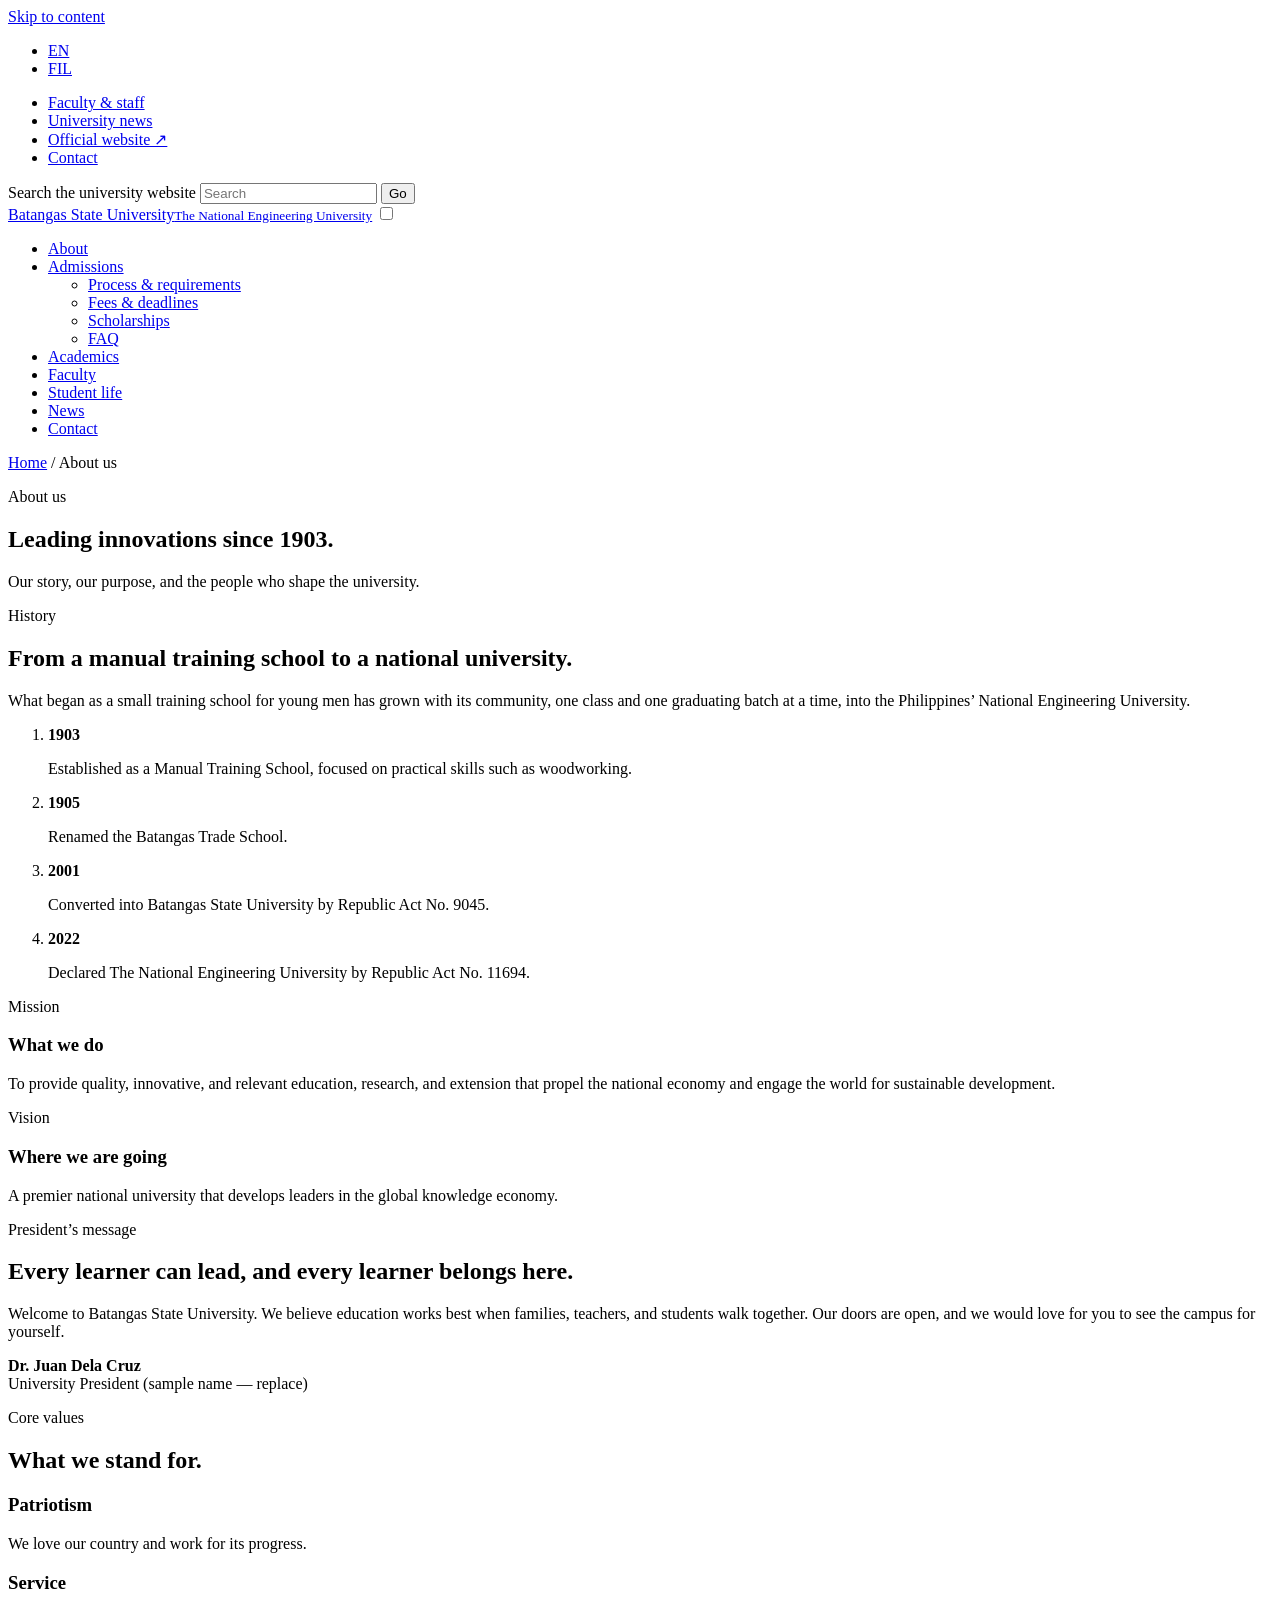
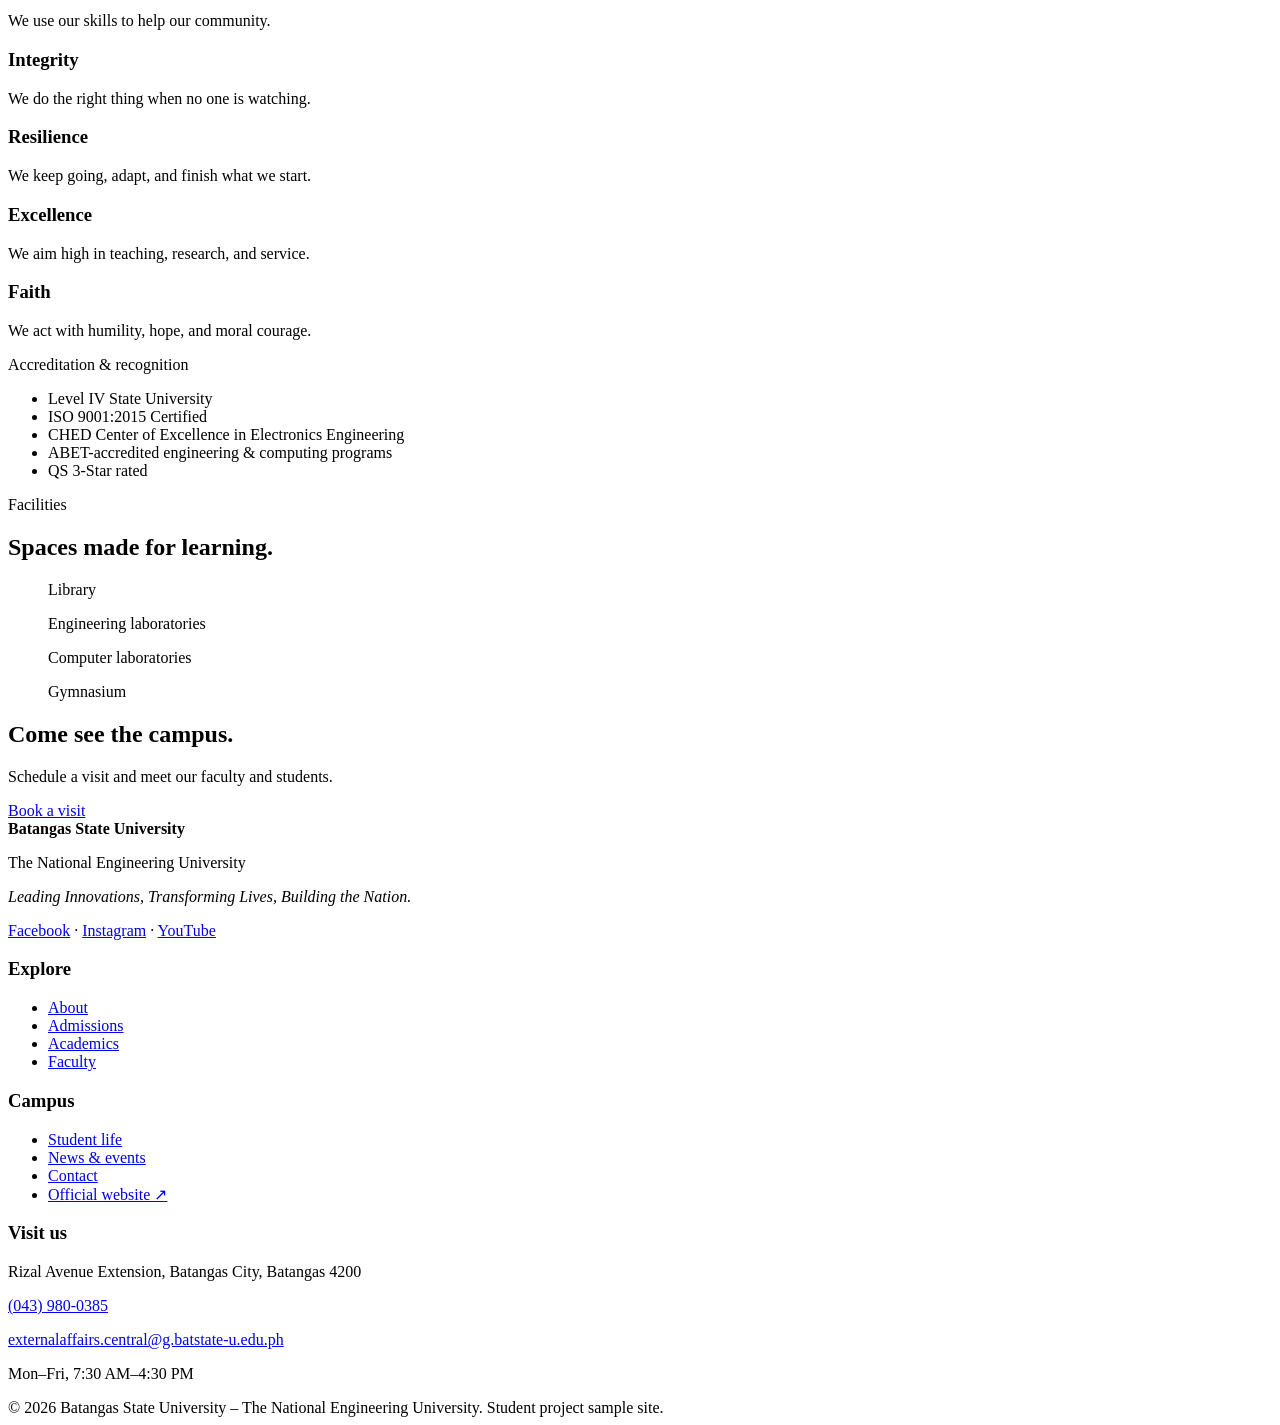
==== about.html @ c9e78558 "Add files via upload" ====
<!doctype html>
<html lang="en">
<head>
<meta charset="utf-8">
<meta name="viewport" content="width=device-width, initial-scale=1">
<title>About Us | Batangas State University</title>
<meta name="description" content="History, mission, vision, values, and facilities of Batangas State University, The National Engineering University.">
<meta name="theme-color" content="#E10A17">
<link rel="icon" href="images/logo.png">
<link rel="preconnect" href="https://fonts.googleapis.com">
<link rel="preconnect" href="https://fonts.gstatic.com" crossorigin>
<link rel="stylesheet" href="https://fonts.googleapis.com/css2?family=Bricolage+Grotesque:opsz,wght@12..96,500;12..96,700&family=Source+Sans+3:wght@400;600;700&display=swap">
<link rel="stylesheet" href="css/style.css">
</head>
<body id="top">
<a class="skip" href="#main">Skip to content</a>

<!-- ===== SHARED: top utility bar (copy to every page) ===== -->
<aside class="topbar">
  <div class="wrap">
    <ul class="tb-lang"><li><a href="index.html" aria-current="true">EN</a></li><li><a href="index.html#fil">FIL</a></li></ul>
    <ul class="tb-links">
      <li><a href="faculty.html">Faculty &amp; staff</a></li>
      <li><a href="news.html">University news</a></li>
      <li><a href="https://batstateu.edu.ph" target="_blank" rel="noopener">Official website &#8599;</a></li>
      <li><a href="contact.html">Contact</a></li>
    </ul>
    <form class="tb-search" role="search" action="https://www.google.com/search" method="get" target="_blank">
      <input type="hidden" name="as_sitesearch" value="batstateu.edu.ph">
      <label class="sr" for="q">Search the university website</label>
      <input id="q" type="search" name="q" placeholder="Search">
      <button type="submit">Go</button>
    </form>
  </div>
</aside>

<!-- ===== SHARED: main header (copy to every page) ===== -->
<header class="site-header">
  <div class="wrap bar">
    <a class="brand" href="index.html"><span class="logo" aria-hidden="true"></span><span class="brand-text">Batangas State University<small>The National Engineering University</small></span></a>
    <input type="checkbox" id="nav-toggle" class="nav-toggle" aria-label="Toggle menu">
    <label for="nav-toggle" class="burger" aria-hidden="true"><span></span></label>
    <ul class="menu">
      <li><a href="about.html" aria-current="page">About</a></li>
      <li class="has-sub">
        <a href="admissions.html">Admissions</a>
        <ul class="sub">
          <li><a href="admissions.html#process">Process &amp; requirements</a></li>
          <li><a href="admissions.html#fees">Fees &amp; deadlines</a></li>
          <li><a href="admissions.html#scholarships">Scholarships</a></li>
          <li><a href="admissions.html#faq">FAQ</a></li>
        </ul>
      </li>
      <li><a href="academics.html">Academics</a></li>
      <li><a href="faculty.html">Faculty</a></li>
      <li><a href="student-life.html">Student life</a></li>
      <li><a href="news.html">News</a></li>
      <li><a class="cta" href="contact.html">Contact</a></li>
    </ul>
  </div>
</header>

<main id="main">
  <section class="page-head">
    <div class="wrap">
      <p class="crumbs"><a href="index.html">Home</a> / About us</p>
      <p class="eyebrow">About us</p>
      <h1>Leading innovations since 1903.</h1>
      <p class="lede">Our story, our purpose, and the people who shape the university.</p>
    </div>
  </section>

  <section class="section">
    <div class="wrap split align-start">
      <div class="reveal">
        <p class="eyebrow">History</p>
        <h2>From a manual training school to a national university.</h2>
        <p>What began as a small training school for young men has grown with its community, one class and one graduating batch at a time, into the Philippines&rsquo; National Engineering University.</p>
      </div>
      <ol class="timeline reveal">
        <li><b>1903</b><p>Established as a Manual Training School, focused on practical skills such as woodworking.</p></li>
        <li><b>1905</b><p>Renamed the Batangas Trade School.</p></li>
        <li><b>2001</b><p>Converted into Batangas State University by Republic Act No. 9045.</p></li>
        <li><b>2022</b><p>Declared The National Engineering University by Republic Act No. 11694.</p></li>
      </ol>
    </div>
  </section>

  <section class="section pt-0">
    <div class="wrap grid mv">
      <div class="panel reveal"><p class="eyebrow">Mission</p><h3>What we do</h3><p>To provide quality, innovative, and relevant education, research, and extension that propel the national economy and engage the world for sustainable development.</p></div>
      <div class="panel alt reveal"><p class="eyebrow">Vision</p><h3>Where we are going</h3><p>A premier national university that develops leaders in the global knowledge economy.</p></div>
    </div>
  </section>

  <section class="section surface">
    <div class="wrap principal">
      <div class="portrait reveal" role="img" aria-label="Portrait placeholder for the university president"></div>
      <div class="reveal">
        <p class="eyebrow">President&rsquo;s message</p>
        <h2>Every learner can lead, and every learner belongs here.</h2>
        <p>Welcome to Batangas State University. We believe education works best when families, teachers, and students walk together. Our doors are open, and we would love for you to see the campus for yourself.</p>
        <p><strong>Dr. Juan Dela Cruz</strong><br><span class="muted">University President (sample name &mdash; replace)</span></p>
      </div>
    </div>
  </section>

  <section class="section">
    <div class="wrap">
      <div class="section-head reveal"><p class="eyebrow">Core values</p><h2>What we stand for.</h2></div>
      <div class="grid values">
        <article class="card reveal"><h3>Patriotism</h3><p>We love our country and work for its progress.</p></article>
        <article class="card reveal"><h3>Service</h3><p>We use our skills to help our community.</p></article>
        <article class="card reveal"><h3>Integrity</h3><p>We do the right thing when no one is watching.</p></article>
        <article class="card reveal"><h3>Resilience</h3><p>We keep going, adapt, and finish what we start.</p></article>
        <article class="card reveal"><h3>Excellence</h3><p>We aim high in teaching, research, and service.</p></article>
        <article class="card reveal"><h3>Faith</h3><p>We act with humility, hope, and moral courage.</p></article>
      </div>
    </div>
  </section>

  <section class="section pt-0">
    <div class="wrap reveal">
      <p class="eyebrow">Accreditation &amp; recognition</p>
      <ul class="badges">
        <li>Level IV State University</li>
        <li>ISO 9001:2015 Certified</li>
        <li>CHED Center of Excellence in Electronics Engineering</li>
        <li>ABET-accredited engineering &amp; computing programs</li>
        <li>QS 3-Star rated</li>
      </ul>
    </div>
  </section>

  <section class="section pt-0">
    <div class="wrap">
      <div class="section-head reveal"><p class="eyebrow">Facilities</p><h2>Spaces made for learning.</h2></div>
      <div class="grid gallery">
        <figure class="reveal"><span>Library</span></figure>
        <figure class="reveal"><span>Engineering laboratories</span></figure>
        <figure class="reveal"><span>Computer laboratories</span></figure>
        <figure class="reveal"><span>Gymnasium</span></figure>
      </div>
    </div>
  </section>

  <section class="band section">
    <div class="wrap">
      <div><h2>Come see the campus.</h2><p>Schedule a visit and meet our faculty and students.</p></div>
      <a class="btn btn-primary" href="contact.html#visit">Book a visit</a>
    </div>
  </section>
</main>

<!-- ===== SHARED: footer (copy to every page) ===== -->
<footer class="site-footer">
  <div class="wrap">
    <div>
      <div class="footer-brand"><span class="logo" aria-hidden="true"></span><strong>Batangas State University</strong></div>
      <p>The National Engineering University</p>
      <p><em>Leading Innovations, Transforming Lives, Building the Nation.</em></p>
      <p class="social"><a href="https://www.facebook.com/search/pages?q=Batangas%20State%20University" target="_blank" rel="noopener">Facebook</a> &middot; <a href="https://www.instagram.com/explore/tags/batstateu/" target="_blank" rel="noopener">Instagram</a> &middot; <a href="https://www.youtube.com/results?search_query=Batangas+State+University" target="_blank" rel="noopener">YouTube</a></p>
    </div>
    <div>
      <h3>Explore</h3>
      <ul>
        <li><a href="about.html">About</a></li>
        <li><a href="admissions.html">Admissions</a></li>
        <li><a href="academics.html">Academics</a></li>
        <li><a href="faculty.html">Faculty</a></li>
      </ul>
    </div>
    <div>
      <h3>Campus</h3>
      <ul>
        <li><a href="student-life.html">Student life</a></li>
        <li><a href="news.html">News &amp; events</a></li>
        <li><a href="contact.html">Contact</a></li>
        <li><a href="https://batstateu.edu.ph" target="_blank" rel="noopener">Official website &#8599;</a></li>
      </ul>
    </div>
    <div>
      <h3>Visit us</h3>
      <p>Rizal Avenue Extension, Batangas City, Batangas 4200</p>
      <p><a href="tel:+63439800385">(043) 980-0385</a></p>
      <p><a href="mailto:externalaffairs.central@g.batstate-u.edu.ph">externalaffairs.central@g.batstate-u.edu.ph</a></p>
      <p>Mon&ndash;Fri, 7:30 AM&ndash;4:30 PM</p>
    </div>
  </div>
  <div class="wrap copy">&copy; 2026 Batangas State University &ndash; The National Engineering University. Student project sample site.</div>
</footer>

</body>
</html>
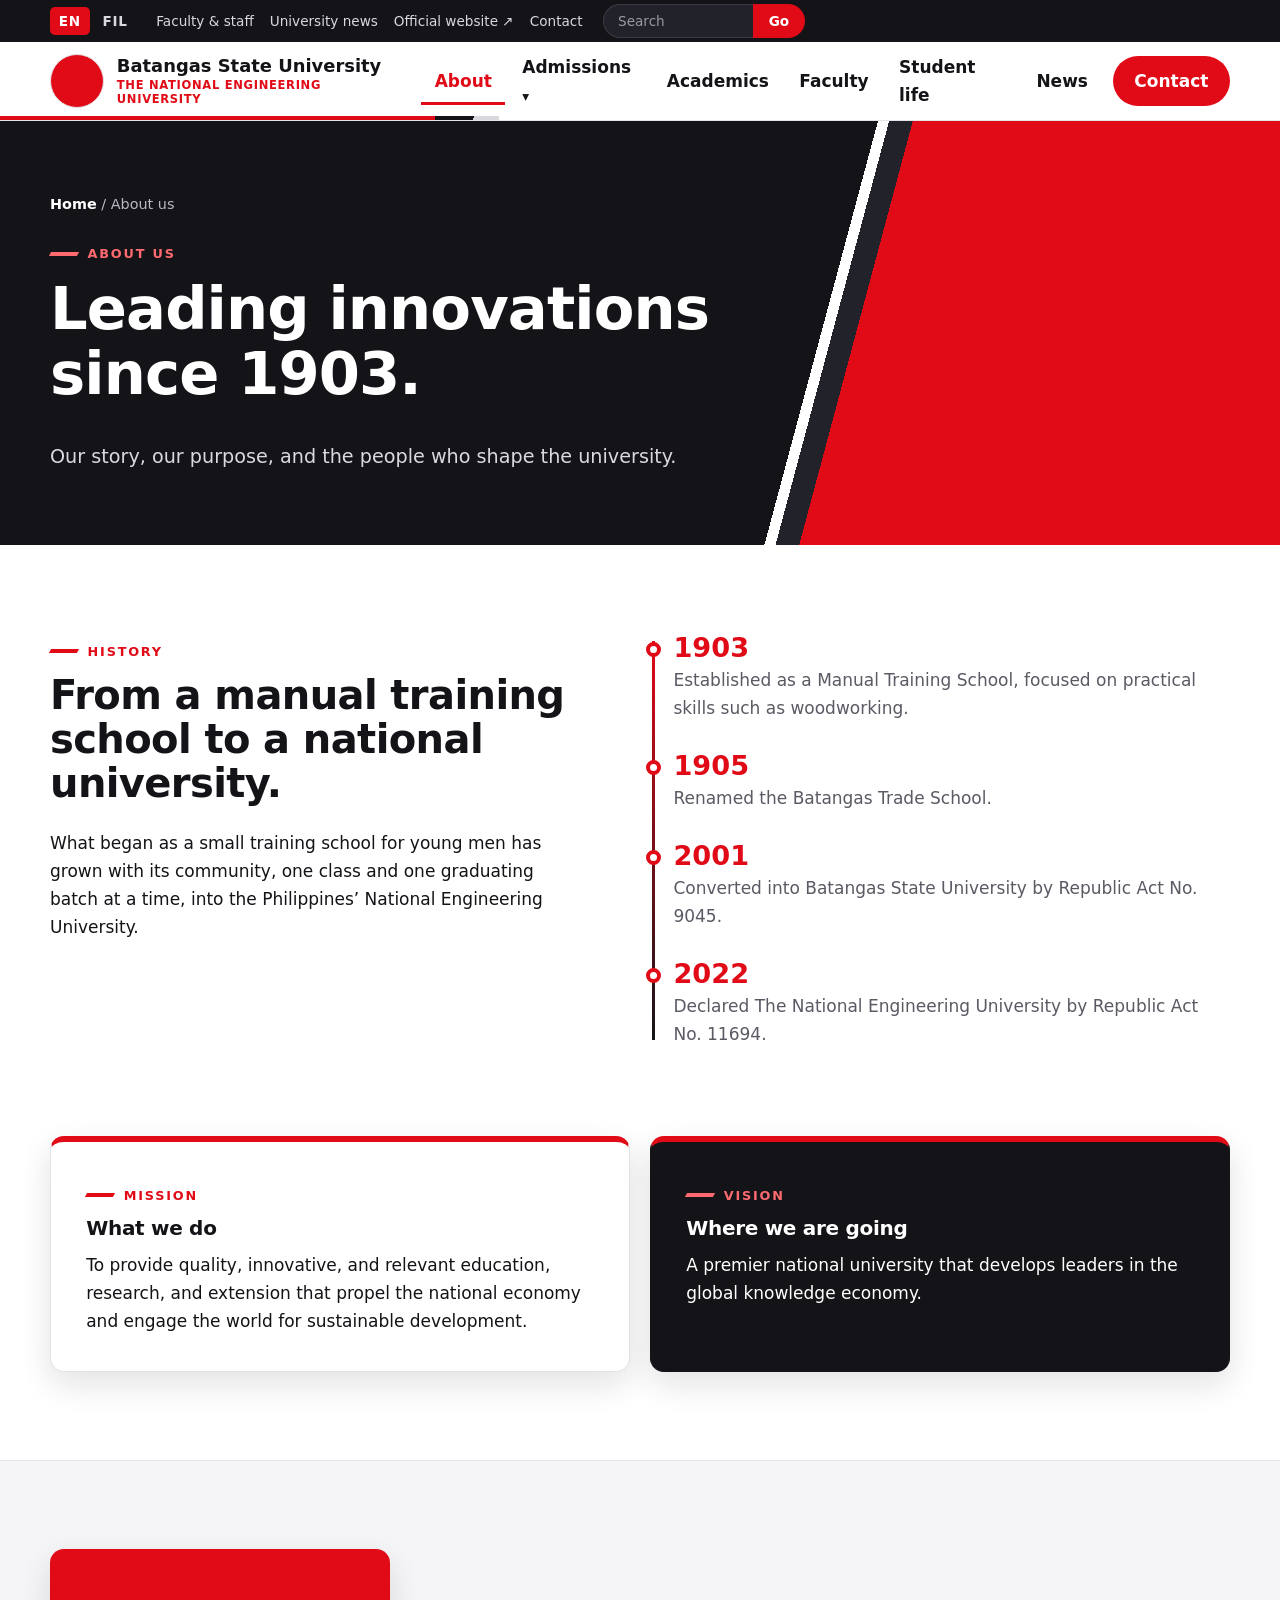
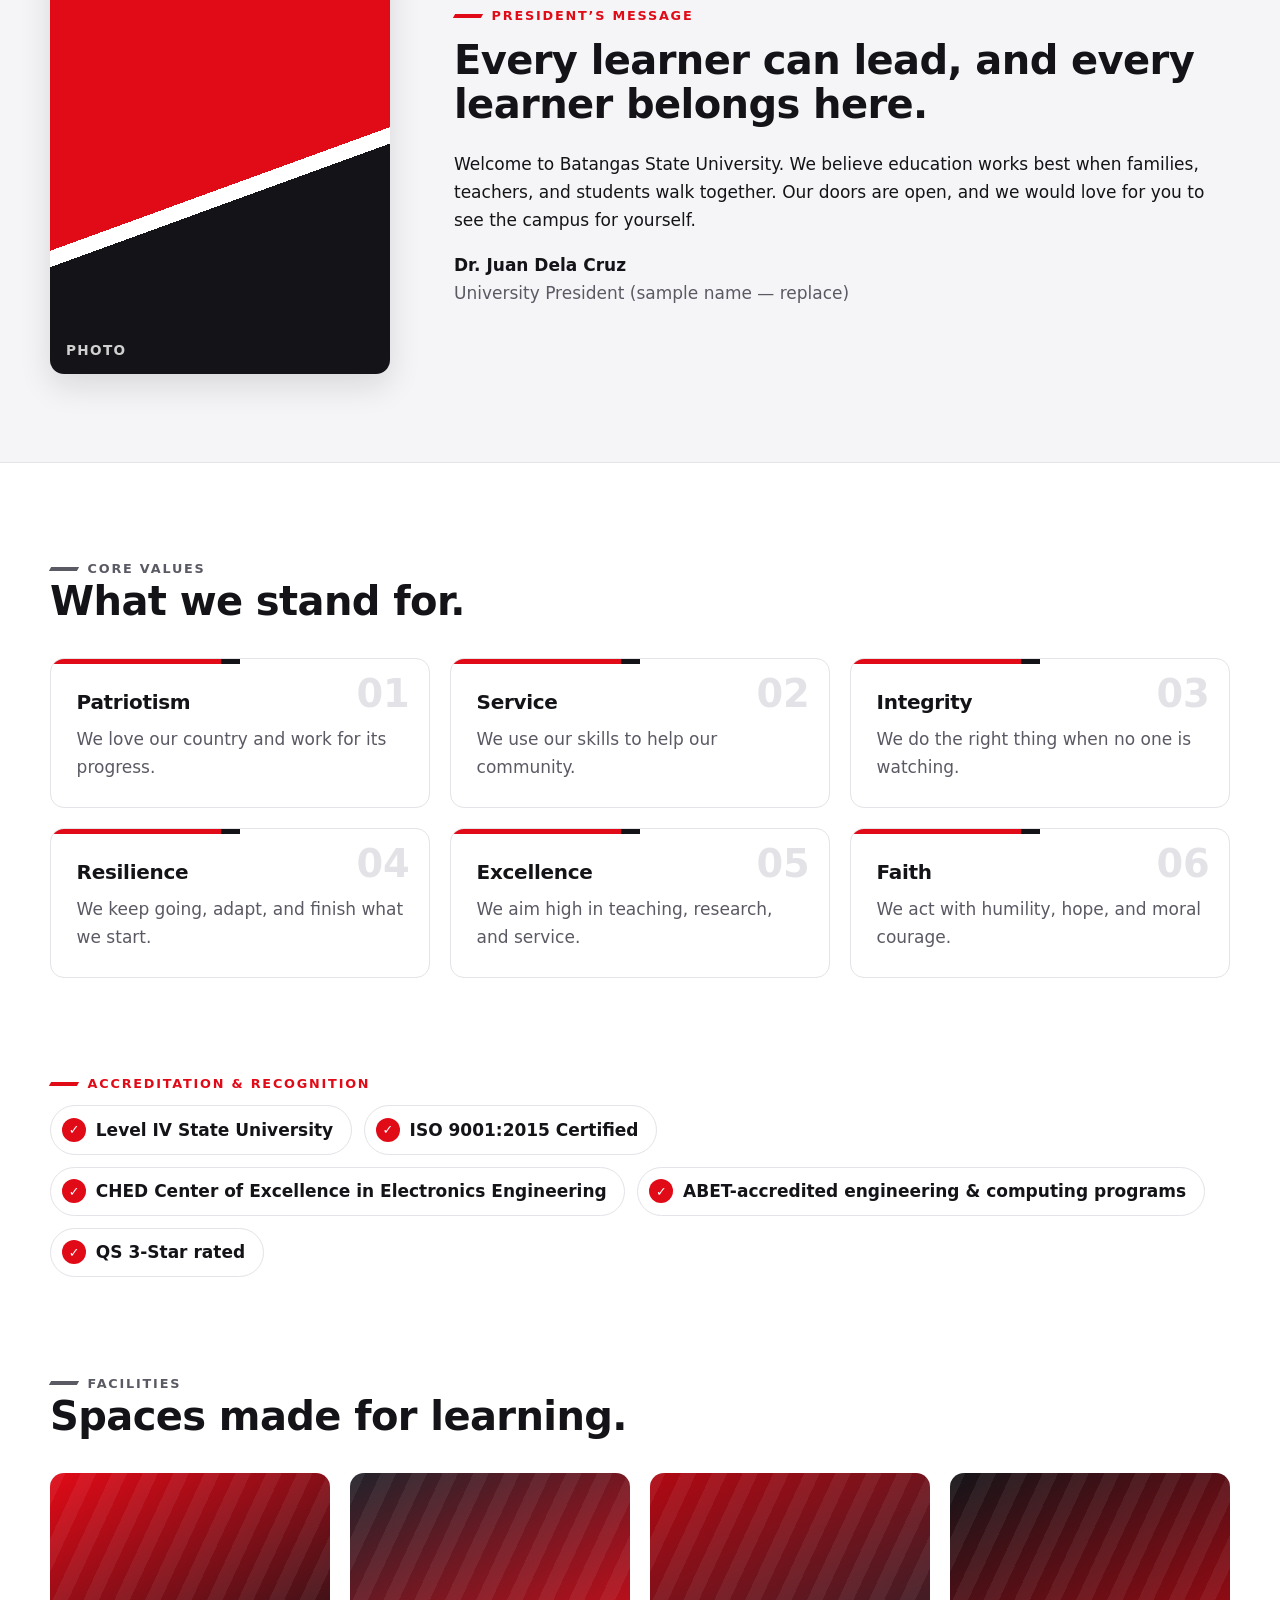
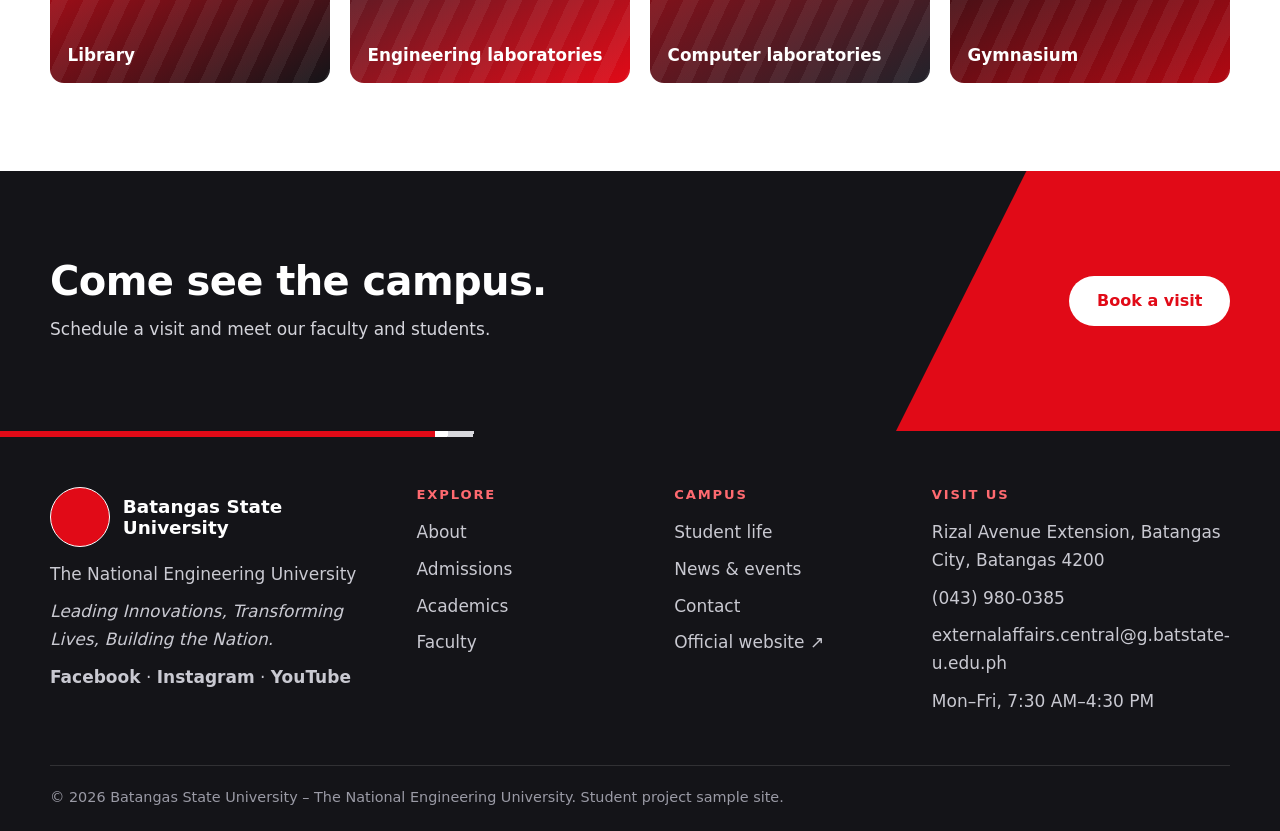
==== commit 1f6da0ac: "Update about.html" ====
--- a/about.html
+++ b/about.html
@@ -10,7 +10,7 @@
 <link rel="preconnect" href="https://fonts.googleapis.com">
 <link rel="preconnect" href="https://fonts.gstatic.com" crossorigin>
 <link rel="stylesheet" href="https://fonts.googleapis.com/css2?family=Bricolage+Grotesque:opsz,wght@12..96,500;12..96,700&family=Source+Sans+3:wght@400;600;700&display=swap">
-<link rel="stylesheet" href="css/style.css">
+<link rel="stylesheet" href="style.css">
 </head>
 <body id="top">
 <a class="skip" href="#main">Skip to content</a>
--- a/style.css
+++ b/style.css
@@ -0,0 +1,598 @@
+/* ==========================================================================
+   Batangas State University – The National Engineering University
+   Shared stylesheet  ·  pure CSS, no JavaScript
+   Colors come from the campus banner photo: red, black, white and light gray.
+
+   HOW THIS FILE IS ORGANIZED
+   1.  Tokens (colors, fonts)   ->  change the whole look from here
+   2.  Reset & base
+   3.  Utilities & buttons
+   4.  Top bar
+   5.  Header & navigation
+   6.  Home hero + stats
+   7.  Inner page header, sections, layout helpers
+   8.  Cards, panels, timeline, badges, gallery, band
+   9.  Page-specific parts (admissions, academics, faculty, news, contact)
+   10. Footer
+   11. Scroll animation + responsive rules
+   ========================================================================== */
+
+
+/* ============ 1. TOKENS ============ */
+:root{
+  --red:#E10A17;          /* main BatStateU red            */
+  --red-dark:#B10812;     /* hover / pressed               */
+  --red-soft:#FF6A70;     /* red used on dark backgrounds  */
+  --ink:#141418;          /* near-black from the banner    */
+  --ink-2:#22222A;
+  --surface:#F5F5F7;      /* light section background      */
+  --line:#E3E3E8;
+  --muted:#5A5A64;
+  --gray:#D8D8DD;
+
+  --font-display:"Bricolage Grotesque",system-ui,sans-serif;
+  --font-body:"Source Sans 3",system-ui,-apple-system,"Segoe UI",sans-serif;
+
+  --radius:14px;
+  --shadow:0 12px 32px rgba(20,20,24,.12);
+  --wrap:1180px;
+}
+
+
+/* ============ 2. RESET & BASE ============ */
+*,*::before,*::after{box-sizing:border-box}
+html{scroll-behavior:smooth;scroll-padding-top:110px}
+body{
+  margin:0;
+  font:400 1.0625rem/1.65 var(--font-body);
+  color:var(--ink);
+  background:#fff;
+  -webkit-font-smoothing:antialiased;
+}
+img,iframe{display:block;max-width:100%}
+a{color:inherit;text-decoration:none}
+main p a{color:var(--red);font-weight:600}
+main p a:hover{text-decoration:underline}
+h1,h2,h3{font-family:var(--font-display);line-height:1.1;letter-spacing:-.015em;margin:0 0 .6em}
+h1{font-size:clamp(2.2rem,5vw,3.7rem);font-weight:700}
+h2{font-size:clamp(1.7rem,3.2vw,2.5rem);font-weight:700}
+h3{font-size:1.25rem;font-weight:700}
+p{margin:0 0 1em}
+:focus-visible{outline:3px solid var(--red);outline-offset:3px}
+
+
+/* ============ 3. UTILITIES & BUTTONS ============ */
+.wrap{width:min(100% - 2.5rem,var(--wrap));margin-inline:auto}
+.sr{position:absolute;width:1px;height:1px;overflow:hidden;clip:rect(0 0 0 0);white-space:nowrap}
+.skip{position:absolute;left:1rem;top:-4rem;z-index:100;background:var(--red);color:#fff;padding:.6rem 1rem;border-radius:8px;font-weight:700}
+.skip:focus{top:1rem}
+.surface{background:var(--surface);border-block:1px solid var(--line)}
+.pt-0{padding-top:0!important}
+.align-start{align-items:start}
+.align-center{align-items:center}
+.mt-lg{margin-top:2rem}
+.center{text-align:center}
+.muted{color:var(--muted)}
+
+/* small label with a slanted red dash (matches the slanted shapes in the banner) */
+.eyebrow{
+  display:inline-flex;align-items:center;gap:.6rem;
+  margin:0 0 .7rem;
+  font-size:.8rem;font-weight:700;letter-spacing:.14em;text-transform:uppercase;
+  color:var(--red);
+}
+.eyebrow::before{content:"";width:28px;height:4px;background:currentColor;transform:skewX(-30deg)}
+.lede{font-size:1.2rem;color:var(--muted);max-width:40rem}
+
+.btn{
+  display:inline-flex;align-items:center;justify-content:center;gap:.5rem;
+  padding:.85rem 1.6rem;
+  font:700 1rem var(--font-body);
+  border:2px solid transparent;border-radius:999px;
+  cursor:pointer;
+  transition:background .18s,color .18s,border-color .18s,transform .18s,box-shadow .18s;
+}
+.btn:hover{transform:translateY(-2px);box-shadow:0 8px 18px rgba(0,0,0,.2)}
+.btn-primary{background:var(--red);color:#fff}
+.btn-primary:hover{background:var(--red-dark)}
+.btn-dark{background:var(--ink);color:#fff}
+.btn-dark:hover{background:var(--ink-2)}
+.btn-light{background:#fff;color:var(--red)}
+.btn-light:hover{background:var(--ink);color:#fff}
+.btn-ghost{background:transparent;color:var(--ink);border-color:var(--ink)}
+.btn-ghost:hover{background:var(--ink);color:#fff}
+.btn-outline-light{background:transparent;color:#fff;border-color:#fff}
+.btn-outline-light:hover{background:#fff;color:var(--red)}
+
+.more{font-weight:700;color:var(--red)}
+.more::after{content:" \2192";display:inline-block;transition:transform .18s}
+.more:hover::after{transform:translateX(4px)}
+
+
+/* ============ 4. TOP BAR ============ */
+.topbar{background:var(--ink);color:#d8d8de;font-size:.85rem}
+.topbar .wrap{display:flex;align-items:center;gap:1.25rem;min-height:42px}
+.topbar ul{list-style:none;display:flex;gap:1rem;margin:0;padding:0}
+.topbar a:hover{color:#fff}
+.tb-lang{gap:.25rem!important}
+.tb-lang a{display:block;padding:.15rem .55rem;border-radius:5px;font-weight:700;letter-spacing:.05em}
+.tb-lang a[aria-current="true"]{background:var(--red);color:#fff}
+.tb-links{margin-left:auto}
+.tb-search{display:flex}
+.tb-search input{
+  width:150px;padding:.3rem .9rem;
+  background:var(--ink-2);color:#fff;
+  border:1px solid #3a3a44;border-right:0;border-radius:999px 0 0 999px;
+  font:inherit;-webkit-appearance:none;appearance:none;
+}
+.tb-search input::placeholder{color:#9a9aa5}
+.tb-search button{
+  padding:.3rem 1rem;background:var(--red);color:#fff;
+  border:0;border-radius:0 999px 999px 0;
+  font:700 .85rem var(--font-body);cursor:pointer;
+}
+.tb-search button:hover{background:var(--red-dark)}
+
+
+/* ============ 5. HEADER & NAVIGATION ============ */
+.site-header{position:sticky;top:0;z-index:50;background:#fff;border-bottom:1px solid var(--line)}
+/* slanted red / black / gray stripe under the header, like the banner */
+.site-header::after{
+  content:"";position:absolute;left:0;right:0;bottom:0;height:4px;
+  background:linear-gradient(100deg,var(--red) 0 34%,var(--ink) 34% 37%,var(--gray) 37% 39%,transparent 39%);
+  pointer-events:none;
+}
+.bar{display:flex;align-items:center;gap:1rem;min-height:78px}
+
+.brand{display:flex;align-items:center;gap:.8rem;font-family:var(--font-display);font-weight:700;font-size:1.12rem;line-height:1.1;color:var(--ink)}
+.brand-text small{display:block;margin-top:.2rem;font:600 .72rem var(--font-body);letter-spacing:.06em;text-transform:uppercase;color:var(--red)}
+.logo{
+  flex:none;width:54px;height:54px;border-radius:50%;
+  background:url(../images/logo.png) center/cover no-repeat,var(--red); /* red circle shows if the image is missing */
+  border:1px solid var(--line);
+}
+
+.menu{list-style:none;display:flex;align-items:center;gap:.2rem;margin:0 0 0 auto;padding:0}
+.menu>li>a{
+  display:block;padding:.65rem .85rem;
+  font-weight:600;color:var(--ink);border-radius:6px 6px 0 0;
+  transition:color .15s;
+}
+.menu>li>a:hover{color:var(--red)}
+.menu a[aria-current="page"]{color:var(--red);background:linear-gradient(var(--red),var(--red)) left bottom/100% 3px no-repeat}
+.menu .cta{
+  margin-left:.5rem;padding:.7rem 1.35rem;
+  background:var(--red);color:#fff;border-radius:999px;
+  transition:background .15s,transform .15s;
+}
+.menu .cta:hover{background:var(--red-dark);color:#fff;transform:translateY(-2px)}
+.menu .cta[aria-current="page"]{background:var(--ink);color:#fff}
+
+.has-sub{position:relative}
+.has-sub>a::after{content:" \25BE";font-size:.8em}
+.sub{
+  list-style:none;margin:0;padding:.5rem;
+  position:absolute;top:100%;left:0;min-width:240px;
+  background:#fff;border:1px solid var(--line);border-top:3px solid var(--red);
+  border-radius:0 0 12px 12px;box-shadow:var(--shadow);
+  opacity:0;visibility:hidden;transform:translateY(8px);
+  transition:opacity .18s,transform .18s,visibility .18s;
+}
+.has-sub:hover>.sub,.has-sub:focus-within>.sub{opacity:1;visibility:visible;transform:none}
+.sub a{display:block;padding:.6rem .85rem;border-radius:8px;font-weight:600;font-size:.97rem}
+.sub a:hover{background:var(--surface);color:var(--red)}
+
+/* mobile menu button (checkbox hack – no JavaScript needed) */
+.nav-toggle{position:absolute;opacity:0;width:1px;height:1px;pointer-events:none}
+.burger{
+  display:none;margin-left:auto;width:48px;height:48px;
+  align-items:center;justify-content:center;
+  background:#fff;border:1px solid var(--line);border-radius:12px;cursor:pointer;
+}
+.burger span,.burger span::before,.burger span::after{display:block;width:22px;height:3px;border-radius:2px;background:var(--ink);transition:transform .2s,top .2s,background .2s}
+.burger span{position:relative}
+.burger span::before,.burger span::after{content:"";position:absolute;left:0}
+.burger span::before{top:-7px}
+.burger span::after{top:7px}
+.nav-toggle:checked+.burger span{background:transparent}
+.nav-toggle:checked+.burger span::before{top:0;transform:rotate(45deg)}
+.nav-toggle:checked+.burger span::after{top:0;transform:rotate(-45deg)}
+.nav-toggle:focus-visible+.burger{outline:3px solid var(--red);outline-offset:2px}
+
+
+/* ============ 6. HOME HERO + STATS ============ */
+.hero{
+  position:relative;isolation:isolate;overflow:hidden;
+  background:var(--red);color:#fff;
+  padding:clamp(3rem,6vw,5rem) 0 clamp(6rem,12vw,10rem);
+}
+/* diagonal white line + black band along the bottom edge (same look as the banner) */
+.hero::before{
+  content:"";position:absolute;left:0;right:0;bottom:0;z-index:-1;
+  height:clamp(120px,19vw,260px);
+  background:linear-gradient(to top left,var(--ink) 0 48%,#fff 48% 51.5%,transparent 51.5%);
+}
+.hero-grid{display:grid;grid-template-columns:1.15fr .85fr;gap:clamp(1.5rem,4vw,3.5rem);align-items:center}
+.hero .eyebrow{color:#fff}
+.hero .lede{color:#FFE6E7;font-size:1.2rem;margin-top:1.4rem}
+.hero-actions{display:flex;flex-wrap:wrap;gap:.8rem;margin-top:1.6rem}
+
+/* the three tagline lines, drawn as slanted white strips like the banner */
+.tagline{
+  display:flex;flex-direction:column;align-items:flex-start;gap:.55rem;
+  margin:0;font-size:clamp(1.55rem,3.5vw,2.7rem);font-style:italic;
+  filter:drop-shadow(0 6px 10px rgba(0,0,0,.28));
+}
+.tagline span{
+  display:inline-block;
+  padding:.4rem 2rem .4rem 1.7rem;
+  color:var(--red);
+  background:linear-gradient(90deg,var(--ink) 0 8px,#fff 8px);
+  clip-path:polygon(14px 0,100% 0,calc(100% - 14px) 100%,0 100%);
+}
+.tagline span:nth-child(2){margin-left:clamp(.5rem,3vw,2.5rem)}
+.tagline span:nth-child(3){margin-left:clamp(1rem,6vw,5rem)}
+
+.hero-media{position:relative;z-index:1}
+.hero-media .photo{
+  width:100%;aspect-ratio:4/4.7;object-fit:cover;
+  clip-path:polygon(16% 0,100% 0,100% 100%,0 100%);
+  filter:drop-shadow(0 18px 28px rgba(0,0,0,.4));
+}
+.hero-media .seal{
+  position:absolute;left:-6px;bottom:-22px;
+  width:clamp(96px,11vw,132px);aspect-ratio:1;border-radius:50%;
+  border:5px solid #fff;background:#fff;box-shadow:var(--shadow);
+}
+.hero-media .est{
+  position:absolute;right:0;top:1.2rem;
+  padding:.45rem 1.4rem .45rem 1.8rem;
+  background:var(--ink);color:#fff;font:700 .85rem var(--font-display);letter-spacing:.06em;text-transform:uppercase;
+  clip-path:polygon(14px 0,100% 0,100% 100%,0 100%);
+}
+
+.stats{background:var(--ink);color:#fff}
+.stats ul{list-style:none;margin:0;padding:0;display:grid;grid-template-columns:repeat(4,1fr)}
+.stats li{padding:1.7rem 1rem;text-align:center;border-left:1px solid rgba(255,255,255,.14)}
+.stats li:first-child{border-left:0}
+.stats b{display:block;font:700 clamp(1.9rem,3.6vw,2.8rem)/1 var(--font-display);color:var(--red-soft)}
+.stats span{display:block;margin-top:.35rem;font-size:.92rem;color:#c9c9d1}
+
+
+/* ============ 7. INNER PAGE HEADER, SECTIONS, LAYOUT ============ */
+.page-head{
+  color:#fff;
+  padding:clamp(2.5rem,6vw,4.5rem) 0;
+  /* black -> thin white line -> dark gray -> red, all slanted */
+  background:linear-gradient(105deg,var(--ink) 0 63%,#fff 63% 63.8%,var(--ink-2) 63.8% 65.5%,var(--red) 65.5%);
+}
+.page-head .eyebrow{color:var(--red-soft)}
+.page-head h1{max-width:18ch}
+.page-head .lede{color:#d9d9e0;margin:0}
+.crumbs{margin:0 0 1.2rem;font-size:.9rem;color:#b9b9c4}
+.crumbs a{color:#fff;font-weight:600}
+.crumbs a:hover{text-decoration:underline}
+
+.section{padding:clamp(3rem,7vw,5.5rem) 0}
+.section-head{max-width:44rem;margin-bottom:2.2rem}
+.section-head h2{margin-bottom:.4em}
+.section-head p{color:var(--muted);margin:0}
+
+.split{display:grid;grid-template-columns:1fr 1.1fr;gap:clamp(1.5rem,5vw,4rem)}
+.grid{display:grid;gap:1.25rem}
+.cols-2{grid-template-columns:repeat(2,1fr)}
+.cols-3{grid-template-columns:repeat(3,1fr)}
+.cols-4{grid-template-columns:repeat(4,1fr)}
+
+
+/* ============ 8. CARDS, PANELS, TIMELINE, BADGES, GALLERY, BAND ============ */
+.card{
+  position:relative;overflow:hidden;
+  padding:1.6rem;background:#fff;
+  border:1px solid var(--line);border-radius:var(--radius);
+  transition:transform .2s,box-shadow .2s,border-color .2s;
+}
+.card::before{
+  content:"";position:absolute;left:0;top:0;width:100%;height:5px;
+  background:linear-gradient(100deg,var(--red) 0 45%,var(--ink) 45% 50%,transparent 50%);
+}
+.card:hover{transform:translateY(-4px);box-shadow:var(--shadow);border-color:var(--red)}
+.card h3{margin-top:.4rem}
+.card p{color:var(--muted);margin:0}
+a.card{display:block}
+a.card .more{display:inline-block;margin-top:1rem}
+
+.values{grid-template-columns:repeat(3,1fr);counter-reset:v}
+.values .card{counter-increment:v}
+.values .card::after{
+  content:counter(v,decimal-leading-zero);
+  position:absolute;right:1.2rem;top:1rem;
+  font:700 2.4rem/1 var(--font-display);color:var(--gray);opacity:.7;
+}
+
+.mv{grid-template-columns:repeat(2,1fr)}
+.panel{
+  padding:2.2rem;background:#fff;
+  border:1px solid var(--line);border-top:6px solid var(--red);border-radius:var(--radius);
+  box-shadow:var(--shadow);
+}
+.panel p:last-child{margin-bottom:0}
+.panel.alt{background:var(--ink);color:#fff;border-color:var(--ink);border-top-color:var(--red)}
+.panel.alt .eyebrow{color:var(--red-soft)}
+
+.timeline{list-style:none;margin:0;padding:0 0 0 1.75rem;position:relative}
+.timeline::before{content:"";position:absolute;left:7px;top:.5rem;bottom:.5rem;width:3px;background:linear-gradient(var(--red),var(--ink))}
+.timeline li{position:relative;padding-bottom:1.8rem}
+.timeline li:last-child{padding-bottom:0}
+.timeline li::before{
+  content:"";position:absolute;left:calc(-1.75rem + 1px);top:.55rem;
+  width:15px;height:15px;border-radius:50%;background:#fff;border:4px solid var(--red);
+}
+.timeline b{display:block;font:700 1.7rem/1.1 var(--font-display);color:var(--red)}
+.timeline p{margin:.2rem 0 0;color:var(--muted)}
+
+.principal{display:grid;grid-template-columns:minmax(220px,340px) 1fr;gap:clamp(1.5rem,5vw,4rem);align-items:center}
+.portrait{
+  position:relative;aspect-ratio:4/5;border-radius:var(--radius);overflow:hidden;
+  background:linear-gradient(160deg,var(--red) 0 55%,#fff 55% 58%,var(--ink) 58%);
+  box-shadow:var(--shadow);
+}
+.portrait::after{content:"Photo";position:absolute;left:1rem;bottom:1rem;color:#fff;font:700 .85rem var(--font-body);letter-spacing:.1em;text-transform:uppercase;opacity:.8}
+.portrait img{width:100%;height:100%;object-fit:cover} /* drop an <img> inside .portrait to replace the placeholder */
+
+.badges{list-style:none;margin:0;padding:0;display:flex;flex-wrap:wrap;gap:.75rem}
+.badges li{
+  display:flex;align-items:center;gap:.6rem;
+  padding:.6rem 1.1rem .6rem .7rem;
+  background:#fff;border:1px solid var(--line);border-radius:999px;font-weight:600;
+}
+.badges li::before{content:"\2713";display:grid;place-items:center;flex:none;width:1.5rem;height:1.5rem;border-radius:50%;background:var(--red);color:#fff;font-size:.8rem}
+
+.gallery{grid-template-columns:repeat(4,1fr)}
+.gallery figure{
+  position:relative;overflow:hidden;margin:0;
+  display:flex;align-items:flex-end;aspect-ratio:4/3;padding:1.1rem;
+  border-radius:var(--radius);color:#fff;font:700 1.05rem var(--font-display);
+  background:
+    repeating-linear-gradient(115deg,rgba(255,255,255,.06) 0 14px,transparent 14px 28px),
+    linear-gradient(150deg,var(--red),var(--ink));
+  transition:transform .25s;
+}
+.gallery figure:nth-child(2){background:repeating-linear-gradient(115deg,rgba(255,255,255,.06) 0 14px,transparent 14px 28px),linear-gradient(150deg,var(--ink-2),var(--red))}
+.gallery figure:nth-child(3){background:repeating-linear-gradient(115deg,rgba(255,255,255,.06) 0 14px,transparent 14px 28px),linear-gradient(150deg,var(--red-dark),var(--ink-2))}
+.gallery figure:nth-child(4){background:repeating-linear-gradient(115deg,rgba(255,255,255,.06) 0 14px,transparent 14px 28px),linear-gradient(150deg,var(--ink),var(--red-dark))}
+.gallery figure:hover{transform:translateY(-4px)}
+.gallery figure img{position:absolute;inset:0;width:100%;height:100%;object-fit:cover} /* add an <img> to show a real photo */
+.gallery figure span{position:relative}
+
+.photo-frame{position:relative;isolation:isolate}
+.photo-frame::before{content:"";position:absolute;right:-14px;bottom:-14px;width:72%;height:72%;background:var(--red);border-radius:var(--radius);z-index:-1}
+.photo-frame img{width:100%;aspect-ratio:4/3.4;border-radius:var(--radius);object-fit:cover;box-shadow:var(--shadow)}
+
+/* dark call-to-action band with a slanted red edge */
+.band{position:relative;overflow:hidden;background:var(--ink);color:#fff}
+.band::before{content:"";position:absolute;right:0;top:0;bottom:0;width:30%;background:var(--red);clip-path:polygon(34% 0,100% 0,100% 100%,0 100%)}
+.band .wrap{position:relative;display:flex;align-items:center;justify-content:space-between;gap:1.5rem;flex-wrap:wrap}
+.band h2{margin-bottom:.3em}
+.band p{margin:0;color:#d4d4db}
+.band .btn-primary{background:#fff;color:var(--red)}
+.band .btn-primary:hover{background:var(--ink);color:#fff}
+
+.note{
+  margin:0 0 2rem;padding:.9rem 1.2rem;
+  background:#FFF3F3;border-left:5px solid var(--red);border-radius:0 10px 10px 0;
+  font-size:.95rem;color:#5b1a1f;
+}
+
+
+/* ============ 9. PAGE-SPECIFIC PARTS ============ */
+
+/* ---- home ---- */
+.fil{background:var(--surface);border-block:1px solid var(--line)}
+.fil .wrap{display:grid;grid-template-columns:auto 1fr;gap:1.5rem 2.5rem;align-items:center}
+.fil h2{margin:0;font-size:clamp(1.4rem,2.6vw,1.9rem)}
+.fil p{margin:0;color:var(--muted)}
+.college h3{font-size:1.15rem}
+.date{
+  display:inline-block;margin:0 0 .5rem;padding:.2rem .85rem .2rem .7rem;
+  background:var(--red);color:#fff;font:700 .78rem var(--font-body);letter-spacing:.08em;text-transform:uppercase;
+  clip-path:polygon(0 0,100% 0,calc(100% - 8px) 100%,0 100%);
+}
+.card.news h3 a:hover{color:var(--red)}
+.card.news .more{display:inline-block;margin-top:1rem}
+
+/* ---- admissions ---- */
+.steps{list-style:none;counter-reset:s;margin:0;padding:0;display:grid;grid-template-columns:repeat(4,1fr);gap:1.25rem}
+.steps li{counter-increment:s;padding:1.6rem;background:#fff;border:1px solid var(--line);border-radius:var(--radius)}
+.steps li::before{
+  content:counter(s);display:grid;place-items:center;
+  width:54px;height:44px;margin-bottom:1rem;
+  background:var(--red);color:#fff;font:700 1.25rem var(--font-display);
+  clip-path:polygon(20% 0,100% 0,80% 100%,0 100%);
+}
+.steps h3{font-size:1.1rem}
+.steps p{margin:0;color:var(--muted);font-size:.98rem}
+
+.checklist{list-style:none;margin:0;padding:0;display:grid;gap:.65rem}
+.checklist li{position:relative;padding-left:2.1rem}
+.checklist li::before{content:"\2713";position:absolute;left:0;top:.1em;display:grid;place-items:center;width:1.4rem;height:1.4rem;border-radius:50%;background:var(--red);color:#fff;font-size:.8rem;font-weight:700}
+
+.table-wrap{overflow-x:auto;background:#fff;border:1px solid var(--line);border-radius:var(--radius)}
+.table{width:100%;min-width:520px;border-collapse:collapse}
+.table th{padding:.95rem 1.2rem;background:var(--ink);color:#fff;text-align:left;font:500 .95rem var(--font-display)}
+.table td{padding:.95rem 1.2rem;border-top:1px solid var(--line)}
+.table tr:nth-child(even) td{background:var(--surface)}
+.table td:first-child{font-weight:600}
+
+.faq{max-width:50rem}
+.faq details{margin-bottom:.75rem;background:#fff;border:1px solid var(--line);border-radius:12px;overflow:hidden}
+.faq summary{position:relative;padding:1.1rem 3.2rem 1.1rem 1.3rem;font-weight:700;cursor:pointer;list-style:none}
+.faq summary::-webkit-details-marker{display:none}
+.faq summary::after{content:"+";position:absolute;right:1.3rem;top:50%;translate:0 -52%;font:400 1.6rem/1 var(--font-body);color:var(--red)}
+.faq summary:hover{color:var(--red)}
+.faq details[open]{border-color:var(--red)}
+.faq details[open] summary::after{content:"\2013"}
+.faq details p{margin:0;padding:0 1.3rem 1.2rem;color:var(--muted)}
+
+/* ---- academics ---- */
+.chips{list-style:none;display:flex;flex-wrap:wrap;gap:.6rem;margin:1.4rem 0 0;padding:0}
+.chips a{
+  display:block;padding:.5rem 1.1rem;
+  background:#fff;border:1px solid var(--line);border-radius:999px;
+  font-weight:600;font-size:.95rem;transition:background .15s,color .15s,border-color .15s;
+}
+.chips a:hover{background:var(--red);border-color:var(--red);color:#fff}
+.college-block{padding:2.2rem 0;border-top:1px solid var(--line)}
+.college-block:first-of-type{border-top:0}
+.college-block .split{grid-template-columns:1fr 1.2fr;align-items:start}
+.college-block h2{font-size:clamp(1.5rem,2.6vw,2rem)}
+.programs{list-style:none;margin:0 0 1.2rem;padding:0;display:grid;grid-template-columns:repeat(2,1fr);gap:.55rem 1.5rem}
+.programs li{position:relative;padding-left:1.4rem}
+.programs li::before{content:"";position:absolute;left:0;top:.6em;width:10px;height:5px;background:var(--red);transform:skewX(-30deg)}
+.tag{
+  display:inline-block;margin-bottom:.8rem;padding:.2rem 1rem .2rem .8rem;
+  background:var(--ink);color:#fff;font:700 .75rem var(--font-body);letter-spacing:.08em;text-transform:uppercase;
+  clip-path:polygon(0 0,100% 0,calc(100% - 8px) 100%,0 100%);
+}
+
+/* ---- faculty ---- */
+.team{grid-template-columns:repeat(4,1fr)}
+.person{text-align:center}
+.avatar{
+  display:grid;place-items:center;width:96px;height:96px;margin:.6rem auto 1rem;
+  border-radius:50%;color:#fff;font:700 1.8rem var(--font-display);
+  background:linear-gradient(135deg,var(--red),var(--ink));
+  border:4px solid #fff;box-shadow:0 0 0 2px var(--line);
+}
+.person h3{margin-bottom:.2rem;font-size:1.1rem}
+.person .role{margin:0;color:var(--red);font-weight:600;font-size:.95rem}
+.person .dept{margin:.2rem 0 0;color:var(--muted);font-size:.92rem}
+
+/* ---- student life ---- */
+.events{list-style:none;margin:0;padding:0;display:grid;gap:.9rem}
+.events li{display:flex;gap:1rem;align-items:center;padding:1rem 1.2rem;background:#fff;border:1px solid var(--line);border-radius:12px}
+.events .when{flex:none;display:grid;place-items:center;width:62px;padding:.5rem 0;text-align:center;background:var(--ink);color:#fff;border-radius:10px;font:700 .72rem/1.1 var(--font-body);letter-spacing:.1em;text-transform:uppercase}
+.events .when b{display:block;font:700 1.5rem/1 var(--font-display);color:var(--red-soft)}
+.events h3{margin:0 0 .1rem;font-size:1.05rem}
+.events p{margin:0;color:var(--muted);font-size:.95rem}
+
+/* ---- news ---- */
+.news-layout{display:grid;grid-template-columns:2fr 1fr;gap:clamp(1.5rem,4vw,3rem);align-items:start}
+.feature-story{display:grid;grid-template-columns:1fr 1fr;margin-bottom:1.5rem;overflow:hidden;background:var(--ink);color:#fff;border-radius:var(--radius)}
+.feature-story img{width:100%;height:100%;min-height:260px;object-fit:cover}
+.feature-story div{padding:2rem}
+.feature-story p{color:#d4d4db}
+.feature-story .more{color:var(--red-soft)}
+.story{padding:2rem 1rem;border-top:1px solid var(--line);scroll-margin-top:110px;border-radius:12px}
+.story:target{background:linear-gradient(90deg,#FFF3F3,transparent);border-top-color:var(--red)}
+.story .meta{margin:0 0 .8rem;color:var(--muted);font-size:.92rem}
+.story h2{font-size:clamp(1.4rem,2.4vw,1.9rem)}
+.side{position:sticky;top:110px;display:grid;gap:1.5rem}
+.side h2{font-size:1.3rem}
+
+/* ---- contact ---- */
+.contact-grid{display:grid;grid-template-columns:1fr 1.3fr;gap:clamp(1.5rem,5vw,3.5rem);align-items:start}
+.info-list{display:grid;gap:1rem;margin-top:1.5rem}
+.info{display:flex;gap:1rem;align-items:flex-start;padding:1.1rem 1.2rem;background:#fff;border:1px solid var(--line);border-radius:12px}
+.info .ico{flex:none;display:grid;place-items:center;width:46px;height:46px;background:var(--red);color:#fff;font:700 1.05rem var(--font-display);clip-path:polygon(18% 0,100% 0,82% 100%,0 100%)}
+.info h3{margin:0 0 .15rem;font-size:1.05rem}
+.info p{margin:0;color:var(--muted)}
+.info a{color:var(--red);font-weight:600}
+.info a:hover{text-decoration:underline}
+
+.form{display:grid;gap:1.1rem;padding:clamp(1.4rem,3vw,2.2rem);background:#fff;border:1px solid var(--line);border-top:6px solid var(--red);border-radius:var(--radius);box-shadow:var(--shadow)}
+.form .row{display:grid;grid-template-columns:1fr 1fr;gap:1.1rem}
+.form label{display:grid;gap:.35rem;font-weight:700;font-size:.95rem}
+.form input,.form select,.form textarea{
+  width:100%;padding:.8rem 1rem;
+  background:var(--surface);color:var(--ink);
+  border:2px solid transparent;border-radius:10px;
+  font:400 1rem var(--font-body);
+  transition:border-color .15s,background .15s;
+}
+.form textarea{min-height:140px;resize:vertical}
+.form input:focus,.form select:focus,.form textarea:focus{outline:0;background:#fff;border-color:var(--red)}
+.form .btn{justify-self:start}
+.map{width:100%;aspect-ratio:16/7;min-height:300px;border:0;border-radius:var(--radius);box-shadow:var(--shadow)}
+
+
+/* ============ 10. FOOTER ============ */
+.site-footer{position:relative;background:var(--ink);color:#c9c9d1;padding-top:3.5rem}
+.site-footer::before{content:"";position:absolute;left:0;right:0;top:0;height:6px;background:linear-gradient(100deg,var(--red) 0 34%,#fff 34% 35%,var(--gray) 35% 37%,transparent 37%)}
+.site-footer>.wrap:first-child{display:grid;grid-template-columns:1.5fr 1fr 1fr 1.3fr;gap:2.5rem;padding-bottom:2.5rem}
+.site-footer p{margin:0 0 .6rem}
+.site-footer h3{margin-bottom:1rem;font:700 .82rem var(--font-body);letter-spacing:.14em;text-transform:uppercase;color:var(--red-soft)}
+.site-footer ul{list-style:none;margin:0;padding:0;display:grid;gap:.55rem}
+.site-footer a:hover{color:#fff;text-decoration:underline}
+.footer-brand{display:flex;align-items:center;gap:.8rem;margin-bottom:.8rem}
+.footer-brand .logo{width:60px;height:60px;border-color:#fff}
+.footer-brand strong{color:#fff;font:700 1.15rem/1.15 var(--font-display)}
+.social a{font-weight:600}
+.copy{padding-block:1.3rem;border-top:1px solid rgba(255,255,255,.12);font-size:.9rem;color:#9a9aa5}
+
+
+/* ============ 11. SCROLL ANIMATION + RESPONSIVE ============ */
+
+/* fade-in while scrolling (CSS only). Browsers that don't support it simply show everything. */
+@media (prefers-reduced-motion:no-preference){
+  @supports (animation-timeline:view()){
+    .reveal{animation:rise linear both;animation-timeline:view();animation-range:entry 0% entry 32%}
+    @keyframes rise{from{opacity:0;translate:0 28px}to{opacity:1;translate:0 0}}
+  }
+}
+@media (prefers-reduced-motion:reduce){
+  html{scroll-behavior:auto}
+  *{transition:none!important}
+}
+
+@media (max-width:1060px){
+  .team,.cols-4,.steps{grid-template-columns:repeat(2,1fr)}
+  .gallery{grid-template-columns:repeat(2,1fr)}
+  .site-footer>.wrap:first-child{grid-template-columns:1fr 1fr}
+}
+
+@media (max-width:980px){
+  .burger{display:flex}
+  .menu{
+    display:none;position:absolute;left:0;right:0;top:100%;
+    flex-direction:column;align-items:stretch;gap:0;margin:0;
+    padding:.8rem 1.25rem 1.5rem;
+    background:#fff;border-bottom:3px solid var(--red);box-shadow:var(--shadow);
+    max-height:calc(100vh - 130px);overflow-y:auto;
+  }
+  .nav-toggle:checked~.menu{display:flex}
+  .menu>li>a{padding:.9rem .5rem;border-bottom:1px solid var(--line);border-radius:0}
+  .menu a[aria-current="page"]{background:none}
+  .menu .cta{margin:1rem 0 0;text-align:center}
+  .has-sub>a::after{content:""}
+  .sub{position:static;opacity:1;visibility:visible;transform:none;min-width:0;padding:0 0 .4rem 1rem;border:0;box-shadow:none;background:none}
+  .sub a{padding:.55rem .5rem;font-weight:500;color:var(--muted)}
+}
+
+@media (max-width:900px){
+  .hero-grid,.split,.college-block .split,.principal,.news-layout,.contact-grid,.feature-story,.fil .wrap{grid-template-columns:1fr}
+  .hero-media{max-width:460px;margin-top:1rem}
+  .principal .portrait{max-width:340px}
+  .side{position:static}
+  .values,.cols-3{grid-template-columns:repeat(2,1fr)}
+}
+
+@media (max-width:760px){
+  .topbar .tb-links{display:none}
+  .tb-search{margin-left:auto}
+  .stats ul{grid-template-columns:repeat(2,1fr)}
+  .stats li:nth-child(3){border-left:0}
+  .stats li:nth-child(n+3){border-top:1px solid rgba(255,255,255,.14)}
+  .band::before{width:46%;opacity:.9}
+}
+
+@media (max-width:620px){
+  .mv,.values,.cols-2,.cols-3,.cols-4,.team,.steps,.gallery,.programs,.form .row{grid-template-columns:1fr}
+  .site-footer>.wrap:first-child{grid-template-columns:1fr}
+  .brand{font-size:1rem}
+  .brand-text small{font-size:.65rem}
+  .logo{width:46px;height:46px}
+  .tagline span:nth-child(2),.tagline span:nth-child(3){margin-left:0}
+  .hero-actions .btn,.band .btn{width:100%}
+  .page-head{background:linear-gradient(105deg,var(--ink) 0 78%,#fff 78% 78.8%,var(--ink-2) 78.8% 80.5%,var(--red) 80.5%)}
+}
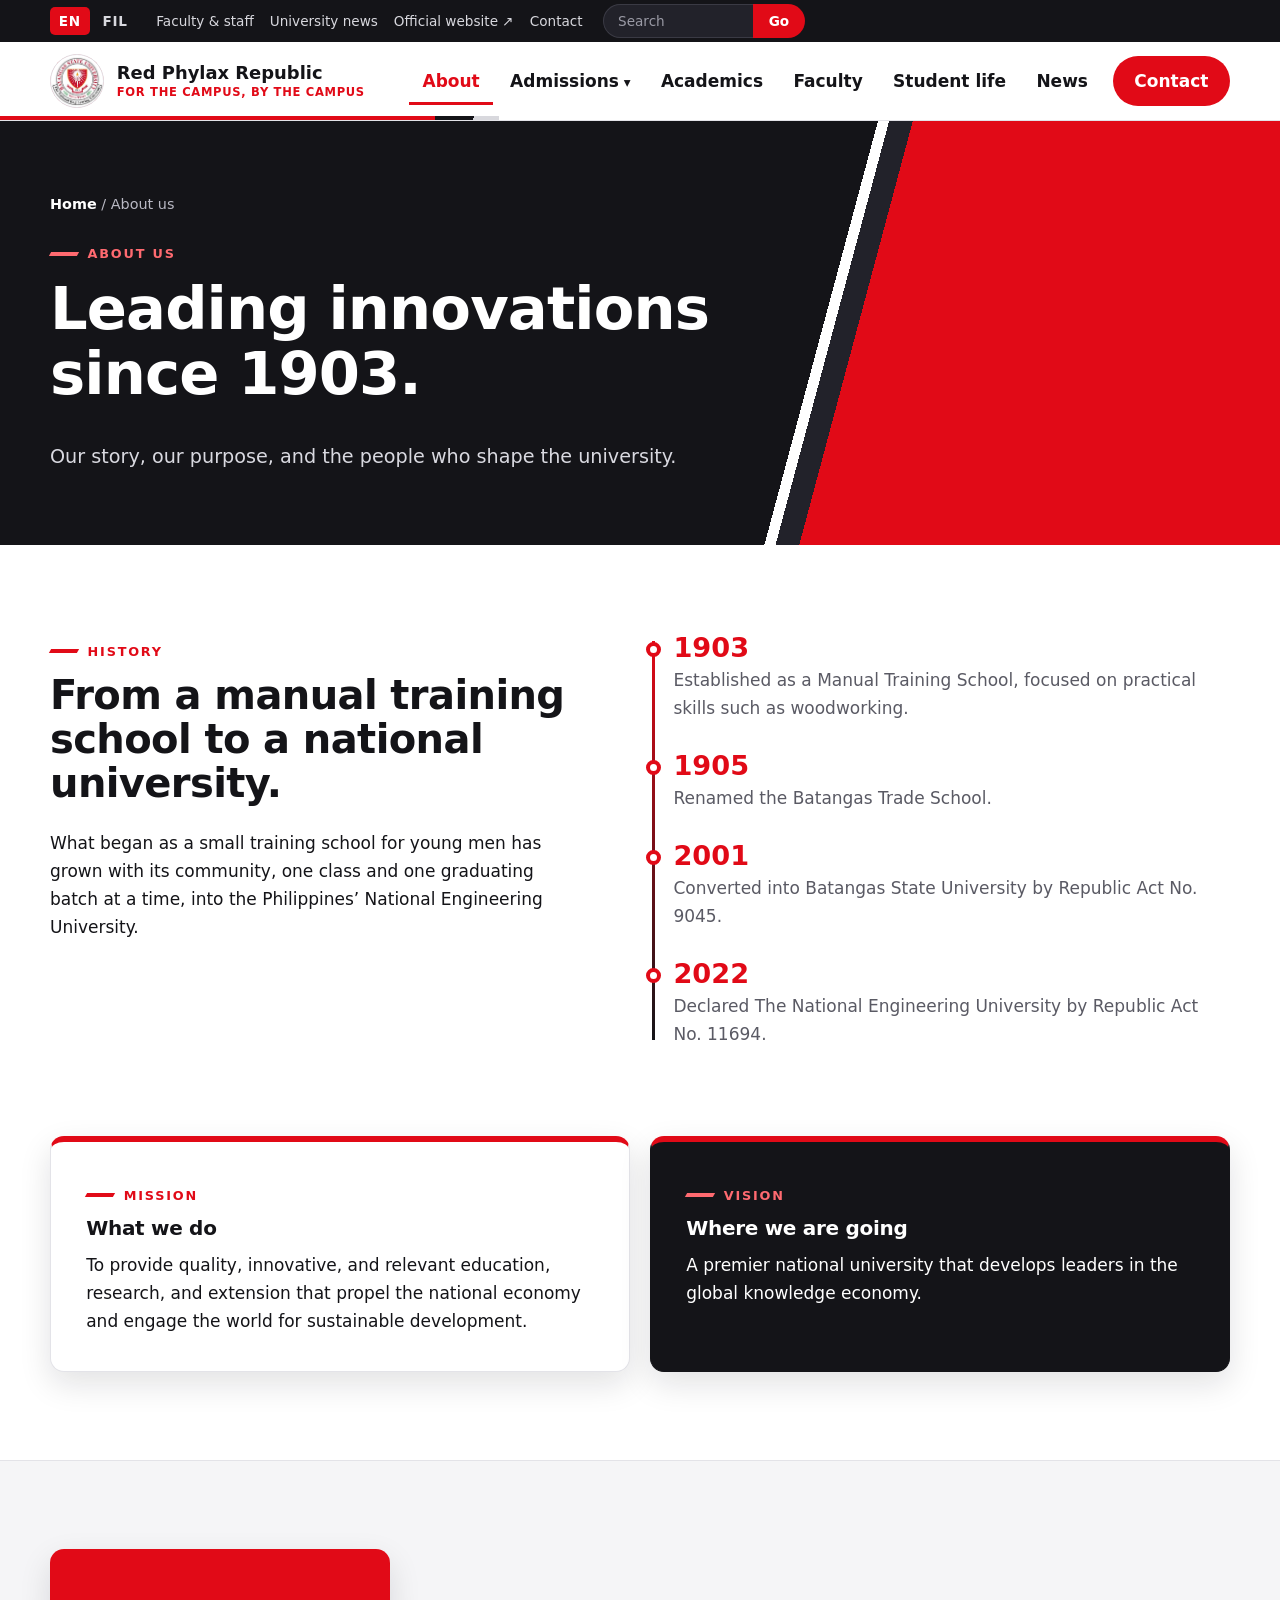
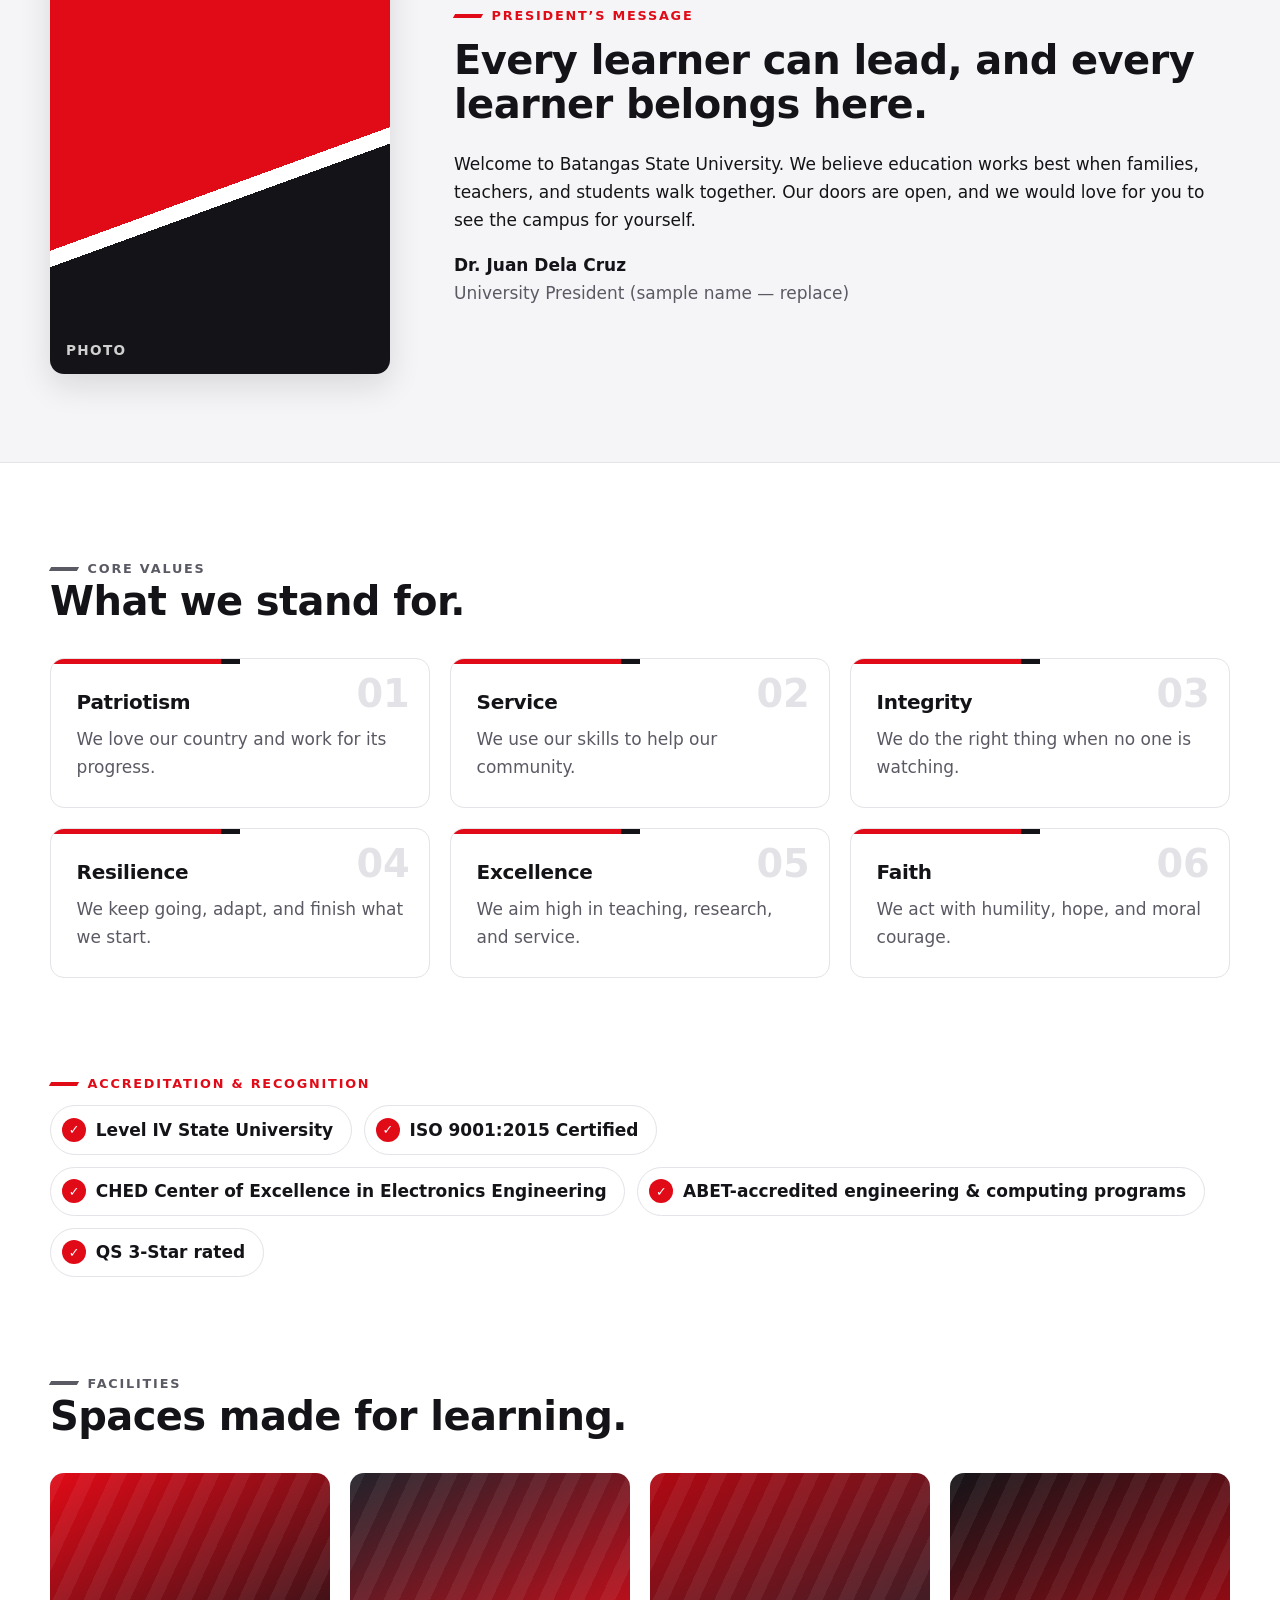
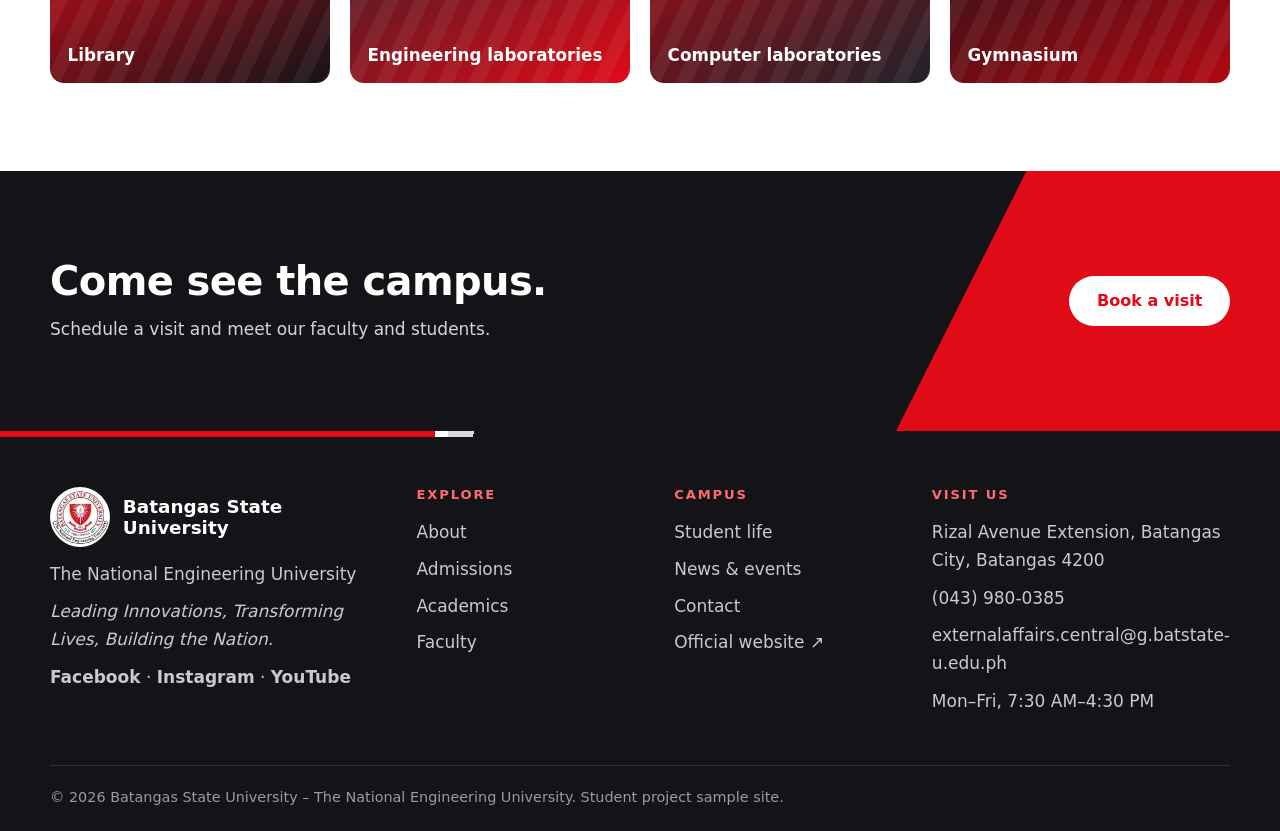
==== commit a9e4c8f2: "Update brand name in header to 'Red Phylax Republic'" ====
--- a/about.html
+++ b/about.html
@@ -6,7 +6,7 @@
 <title>About Us | Batangas State University</title>
 <meta name="description" content="History, mission, vision, values, and facilities of Batangas State University, The National Engineering University.">
 <meta name="theme-color" content="#E10A17">
-<link rel="icon" href="images/logo.png">
+<link rel="icon" href="logo.png">
 <link rel="preconnect" href="https://fonts.googleapis.com">
 <link rel="preconnect" href="https://fonts.gstatic.com" crossorigin>
 <link rel="stylesheet" href="https://fonts.googleapis.com/css2?family=Bricolage+Grotesque:opsz,wght@12..96,500;12..96,700&family=Source+Sans+3:wght@400;600;700&display=swap">
@@ -37,7 +37,7 @@
 <!-- ===== SHARED: main header (copy to every page) ===== -->
 <header class="site-header">
   <div class="wrap bar">
-    <a class="brand" href="index.html"><span class="logo" aria-hidden="true"></span><span class="brand-text">Batangas State University<small>The National Engineering University</small></span></a>
+    <a class="brand" href="index.html"><span class="logo" aria-hidden="true"></span><span class="brand-text">Red Phylax Republic<small>For the campus, By the campus</small></span></a>
     <input type="checkbox" id="nav-toggle" class="nav-toggle" aria-label="Toggle menu">
     <label for="nav-toggle" class="burger" aria-hidden="true"><span></span></label>
     <ul class="menu">
--- a/style.css
+++ b/style.css
@@ -148,7 +148,7 @@
 .brand-text small{display:block;margin-top:.2rem;font:600 .72rem var(--font-body);letter-spacing:.06em;text-transform:uppercase;color:var(--red)}
 .logo{
   flex:none;width:54px;height:54px;border-radius:50%;
-  background:url(../images/logo.png) center/cover no-repeat,var(--red); /* red circle shows if the image is missing */
+  background:url(logo.png) center/cover no-repeat,var(--red); /* red circle shows if the image is missing */
   border:1px solid var(--line);
 }
 
@@ -596,3 +596,15 @@
   .hero-actions .btn,.band .btn{width:100%}
   .page-head{background:linear-gradient(105deg,var(--ink) 0 78%,#fff 78% 78.8%,var(--ink-2) 78.8% 80.5%,var(--red) 80.5%)}
 }
+/* Student life: photo in the red slanted area */
+.page-head.student{position:relative;overflow:hidden;isolation:isolate}
+.page-head.student::after{
+  content:"";position:absolute;top:0;right:0;bottom:0;width:36%;z-index:-1;
+  background:
+    linear-gradient(rgba(225,10,23,.35),rgba(225,10,23,.35)),
+    url(student.jpg) center/cover no-repeat;
+  clip-path:polygon(18% 0,100% 0,100% 100%,0 100%);
+}
+@media (max-width:620px){
+  .page-head.student::after{width:22%}
+}
